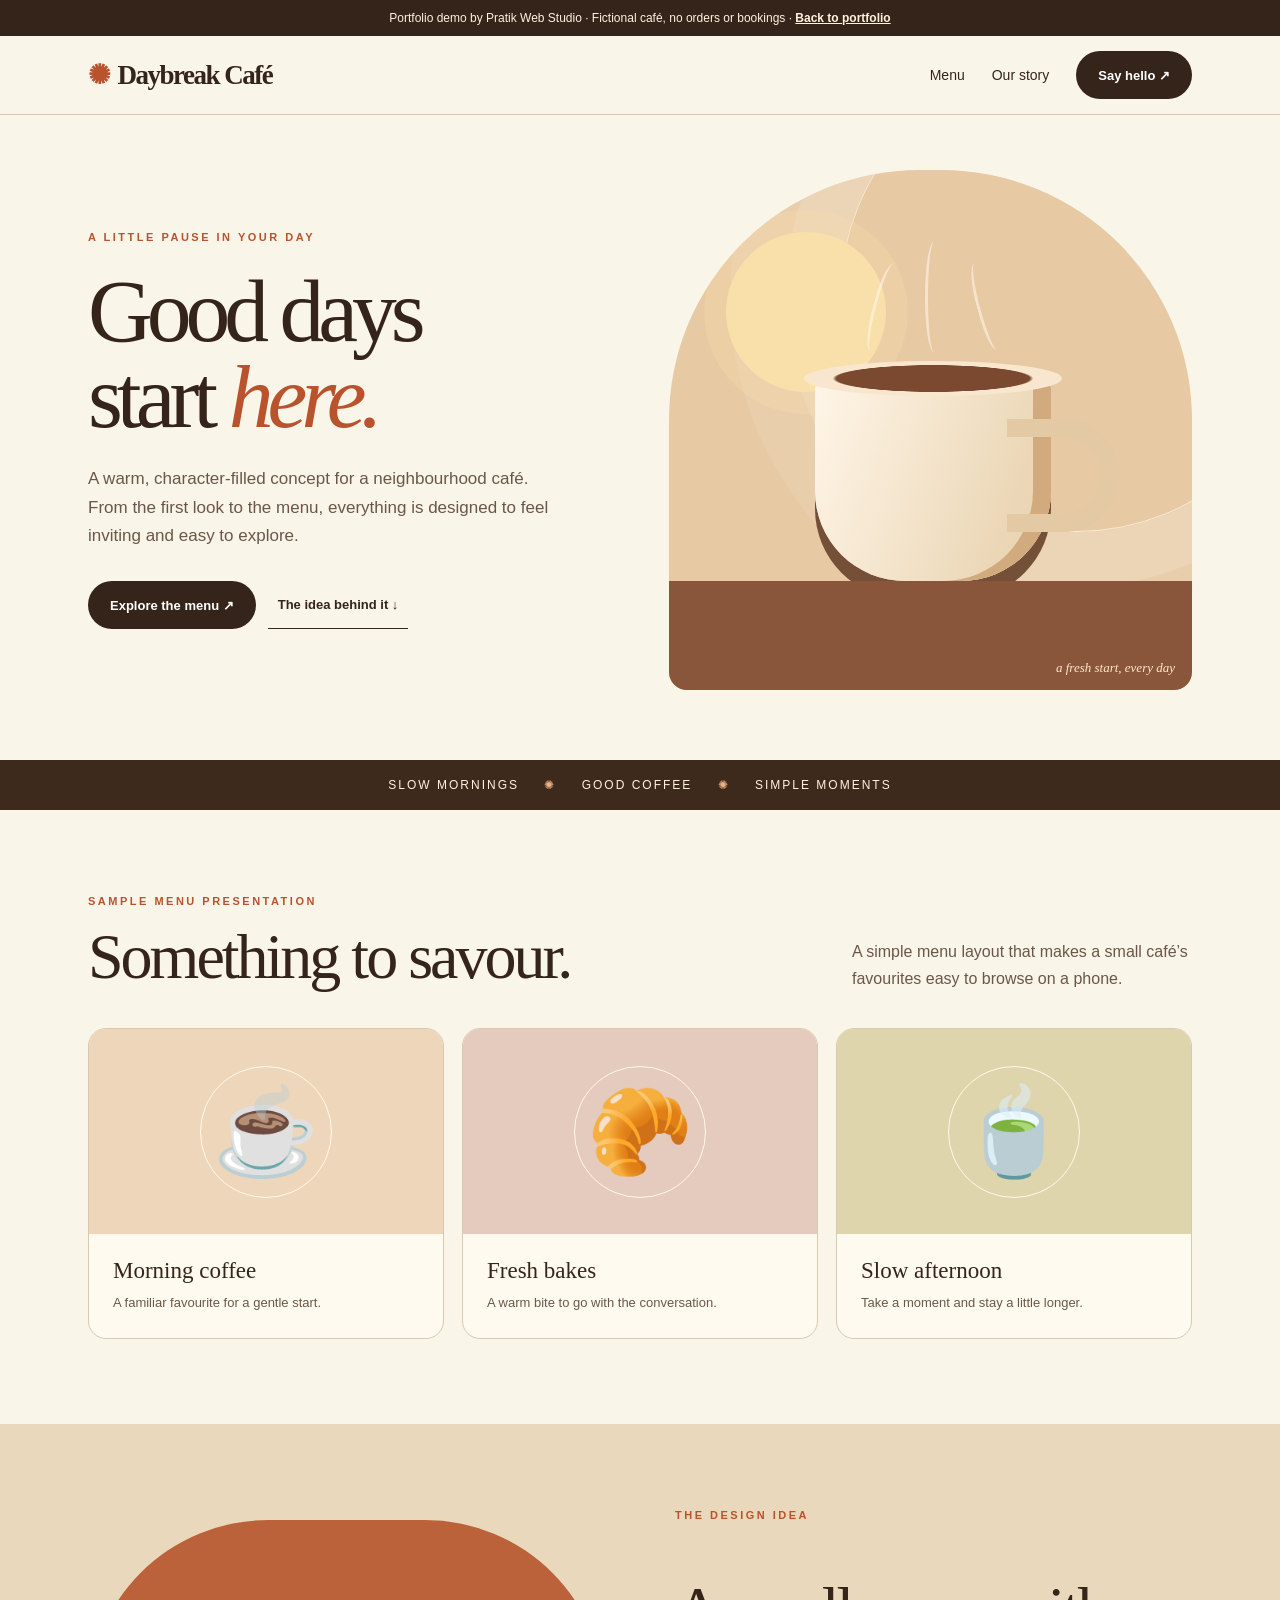
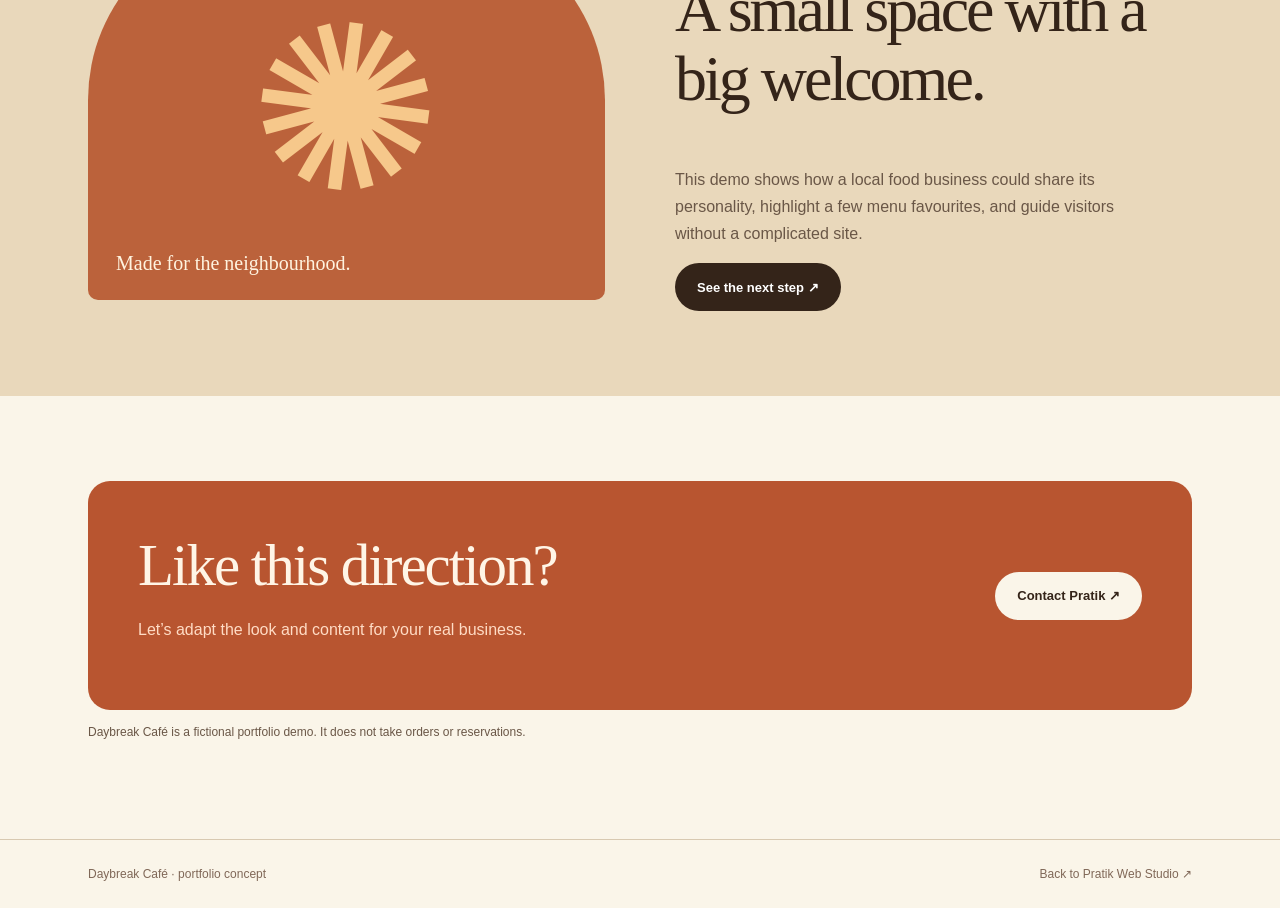
==== projects/cafe/index.html @ 3bbadc85 "Add clinic and cafe portfolio demos without source links" ====
<!doctype html>
<html lang="en"><head><meta charset="utf-8"><meta name="viewport" content="width=device-width,initial-scale=1"><meta name="robots" content="noindex"><title>Daybreak Café — Portfolio Demo</title><meta name="description" content="A café website concept by Pratik Web Studio."><style>
:root{--ink:#342419;--cream:#faf5e9;--rust:#b9532d;--tan:#ebd9bd;--line:#d8c9b1}*{box-sizing:border-box}html{scroll-behavior:smooth}body{margin:0;background:var(--cream);color:var(--ink);font-family:Arial,Helvetica,sans-serif}a{color:inherit;text-decoration:none}a:focus-visible,button:focus-visible{outline:3px solid #cc6735;outline-offset:4px}.wrap{max-width:1160px;margin:auto;padding:0 28px}.demo-banner{background:#342419;color:#fff2df;text-align:center;padding:9px 18px;font-size:12px;line-height:1.5}.demo-banner a{text-decoration:underline;font-weight:700}header{border-bottom:1px solid var(--line);background:#faf5e9ed;position:sticky;top:0;z-index:5;backdrop-filter:blur(10px)}nav{min-height:78px;display:flex;align-items:center;justify-content:space-between;gap:20px}.brand{font-family:Georgia,serif;font-size:27px;font-weight:700;letter-spacing:-1.5px}.brand:before{content:'✺';color:var(--rust);font-family:Arial,sans-serif;margin-right:8px}.navlinks{display:flex;align-items:center;gap:27px;font-size:14px}.navlinks>a:hover{text-decoration:underline}.btn{display:inline-flex;align-items:center;justify-content:center;min-height:48px;padding:13px 22px;border-radius:100px;background:var(--ink);color:white;font-size:13px;font-weight:700}.btn.light{background:var(--cream);color:var(--ink)}.hero{display:grid;grid-template-columns:1fr .95fr;align-items:center;gap:30px;min-height:610px;padding:55px 0 70px}.eyebrow{text-transform:uppercase;letter-spacing:2.5px;font-size:11px;font-weight:800;color:var(--rust)}h1{font-family:Georgia,serif;font-size:clamp(64px,7vw,105px);font-weight:400;line-height:.96;letter-spacing:-6px;margin:25px 0}h1 em{font-weight:400;color:var(--rust)}p{line-height:1.7;color:#6a5747}.hero p{font-size:17px;max-width:470px}.hero-actions{display:flex;gap:12px;flex-wrap:wrap;margin-top:30px}.hero-actions .textlink{min-height:48px;display:inline-flex;align-items:center;padding:10px;font-size:13px;font-weight:700;border-bottom:1px solid var(--ink)}.illustration{position:relative;min-height:520px;background:#e7c9a3;border-radius:48% 48% 18px 18px;overflow:hidden;isolation:isolate}.illustration:before{content:'';position:absolute;width:470px;height:470px;top:-110px;right:-120px;border:1px solid #f8e9d7;border-radius:50%;box-shadow:0 0 0 55px #ffffff20,0 0 0 110px #ffffff17}.sun{position:absolute;top:12%;left:11%;width:160px;height:160px;border-radius:50%;background:#f9e0ab;box-shadow:0 0 0 22px #f7ddab45}.table{position:absolute;bottom:0;left:0;right:0;height:21%;background:#89563b;z-index:2}.cup{position:absolute;z-index:2;bottom:21%;left:28%;width:45%;height:39%;border-radius:12px 12px 90px 90px;background:linear-gradient(110deg,#fff6e8,#e6cfaa);box-shadow:inset -18px 0 0 #d1ab7e,0 18px 0 #745039}.cup:before{content:'';position:absolute;top:-17px;left:-5%;width:110%;height:35px;border-radius:50%;background:radial-gradient(ellipse,#7b4930 0 53%,#f8e7ce 55% 72%,#cfa980 74%)}.cup:after{content:'';position:absolute;top:20%;right:-29%;width:40%;height:38%;border:18px solid #e3c9a4;border-left:0;border-radius:0 60px 60px 0}.steam{position:absolute;bottom:65%;height:90px;width:18px;border-left:3px solid #fff5e999;border-radius:50%;z-index:1}.steam.one{left:39%;transform:rotate(15deg)}.steam.two{left:49%;height:110px}.steam.three{left:59%;transform:rotate(-15deg)}.illustration-label{position:absolute;bottom:14px;right:17px;color:#ffe8c7;z-index:3;font-family:Georgia,serif;font-size:13px;font-style:italic}.marquee{background:#3e2a1d;color:#fff3dc;padding:18px 0;text-align:center;font-size:12px;letter-spacing:2px;text-transform:uppercase}.marquee span{color:#ecb385;margin:0 20px}section{padding:85px 0}.sectionhead{display:flex;align-items:end;justify-content:space-between;gap:30px}.sectionhead h2{font-family:Georgia,serif;font-size:clamp(39px,5vw,65px);font-weight:400;letter-spacing:-3px;line-height:1.1;margin:15px 0 0}.sectionhead p{max-width:340px;margin:0}.menu-grid{display:grid;grid-template-columns:repeat(3,1fr);gap:18px;margin-top:36px}.menu-card{background:#fffaf0;border:1px solid var(--line);border-radius:18px;overflow:hidden}.menu-art{height:205px;display:grid;place-items:center;font-size:85px;background:#edd6ba;color:#764b34;position:relative}.menu-card:nth-child(2) .menu-art{background:#e4cbbd}.menu-card:nth-child(3) .menu-art{background:#dfd5ad}.menu-art:before{content:'';position:absolute;width:130px;height:130px;border:1px solid #fff8e9;border-radius:50%}.menu-art span{position:relative}.menu-info{padding:24px}.menu-info h3{font-family:Georgia,serif;font-size:23px;font-weight:400;margin:0 0 8px}.menu-info p{font-size:13px;margin:0}.story{background:#e9d8bb}.story-grid{display:grid;grid-template-columns:1fr 1fr;gap:70px;align-items:center}.story-art{height:380px;background:#bb623b;border-radius:180px 180px 10px 10px;display:grid;place-items:center;position:relative;overflow:hidden}.story-art:before{content:'✺';font-size:230px;color:#f6c88b;transform:rotate(-15deg)}.story-art span{position:absolute;bottom:25px;left:28px;color:#fff3df;font-family:Georgia,serif;font-size:20px}.story h2{font-family:Georgia,serif;font-weight:400;font-size:clamp(42px,5vw,65px);line-height:1.08;letter-spacing:-3px}.story p{max-width:480px}.cta{background:#b85530;color:#fff5e6;border-radius:22px;padding:50px;display:flex;align-items:center;justify-content:space-between;gap:25px}.cta h2{font-family:Georgia,serif;font-size:clamp(36px,5vw,59px);font-weight:400;letter-spacing:-2px;margin:0}.cta p{color:#ffdcc5}.cta-note{font-size:12px;margin-top:12px}footer{border-top:1px solid var(--line);padding:27px 0;font-size:12px;color:#806858}.foot{display:flex;justify-content:space-between;gap:15px;flex-wrap:wrap}
@media(max-width:760px){.wrap{padding:0 20px}nav{min-height:65px}.brand{font-size:21px}.navlinks>a:not(.btn){display:none}.navlinks .btn{font-size:12px;min-height:43px;padding:10px 13px}.hero{grid-template-columns:1fr;padding:40px 0;gap:26px;min-height:0}h1{font-size:clamp(59px,13vw,80px);letter-spacing:-4px;margin:18px 0}.hero p{font-size:15px}.illustration{min-height:380px;max-width:500px;width:100%;justify-self:center}.sun{width:110px;height:110px}.sectionhead{display:block}.sectionhead p{margin-top:16px}section{padding:55px 0}.menu-grid{grid-template-columns:1fr;gap:13px}.menu-card{display:grid;grid-template-columns:110px 1fr}.menu-art{height:100%;min-height:130px;font-size:47px}.menu-art:before{width:72px;height:72px}.menu-info{padding:20px}.story-grid{grid-template-columns:1fr;gap:25px}.story-art{height:280px;max-width:460px;width:100%}.cta{display:block;padding:30px}.cta .btn{margin-top:10px}}@media(max-width:360px){.brand{font-size:18px}.hero-actions .btn,.hero-actions .textlink{width:100%;justify-content:center}.illustration{min-height:310px}.menu-card{grid-template-columns:90px 1fr}.menu-info{padding:15px}}@media(prefers-reduced-motion:reduce){html{scroll-behavior:auto}}
</style></head><body><div class="demo-banner">Portfolio demo by Pratik Web Studio · Fictional café, no orders or bookings · <a href="../../#work">Back to portfolio</a></div><header><nav class="wrap"><a class="brand" href="#top">Daybreak Café</a><div class="navlinks"><a href="#menu">Menu</a><a href="#story">Our story</a><a class="btn" href="#contact">Say hello ↗</a></div></nav></header><main id="top"><div class="wrap"><div class="hero"><div><div class="eyebrow">A little pause in your day</div><h1>Good days<br>start <em>here.</em></h1><p>A warm, character-filled concept for a neighbourhood café. From the first look to the menu, everything is designed to feel inviting and easy to explore.</p><div class="hero-actions"><a class="btn" href="#menu">Explore the menu ↗</a><a class="textlink" href="#story">The idea behind it ↓</a></div></div><div class="illustration" role="img" aria-label="Illustration of a coffee cup on a table at sunrise"><div class="sun"></div><div class="steam one"></div><div class="steam two"></div><div class="steam three"></div><div class="cup"></div><div class="table"></div><span class="illustration-label">a fresh start, every day</span></div></div></div><div class="marquee">Slow mornings <span>✺</span> Good coffee <span>✺</span> Simple moments</div><section id="menu"><div class="wrap"><div class="sectionhead"><div><div class="eyebrow">Sample menu presentation</div><h2>Something to savour.</h2></div><p>A simple menu layout that makes a small café’s favourites easy to browse on a phone.</p></div><div class="menu-grid"><article class="menu-card"><div class="menu-art" aria-hidden="true"><span>☕</span></div><div class="menu-info"><h3>Morning coffee</h3><p>A familiar favourite for a gentle start.</p></div></article><article class="menu-card"><div class="menu-art" aria-hidden="true"><span>🥐</span></div><div class="menu-info"><h3>Fresh bakes</h3><p>A warm bite to go with the conversation.</p></div></article><article class="menu-card"><div class="menu-art" aria-hidden="true"><span>🍵</span></div><div class="menu-info"><h3>Slow afternoon</h3><p>Take a moment and stay a little longer.</p></div></article></div></div></section><section class="story" id="story"><div class="wrap story-grid"><div class="story-art" aria-hidden="true"><span>Made for the neighbourhood.</span></div><div><div class="eyebrow">The design idea</div><h2>A small space with a big welcome.</h2><p>This demo shows how a local food business could share its personality, highlight a few menu favourites, and guide visitors without a complicated site.</p><a class="btn" href="#contact">See the next step ↗</a></div></div></section><section id="contact"><div class="wrap"><div class="cta"><div><h2>Like this direction?</h2><p>Let’s adapt the look and content for your real business.</p></div><a class="btn light" href="../../#contact">Contact Pratik ↗</a></div><p class="cta-note">Daybreak Café is a fictional portfolio demo. It does not take orders or reservations.</p></div></section></main><footer><div class="wrap foot"><span>Daybreak Café · portfolio concept</span><a href="../../#work">Back to Pratik Web Studio ↗</a></div></footer></body></html>
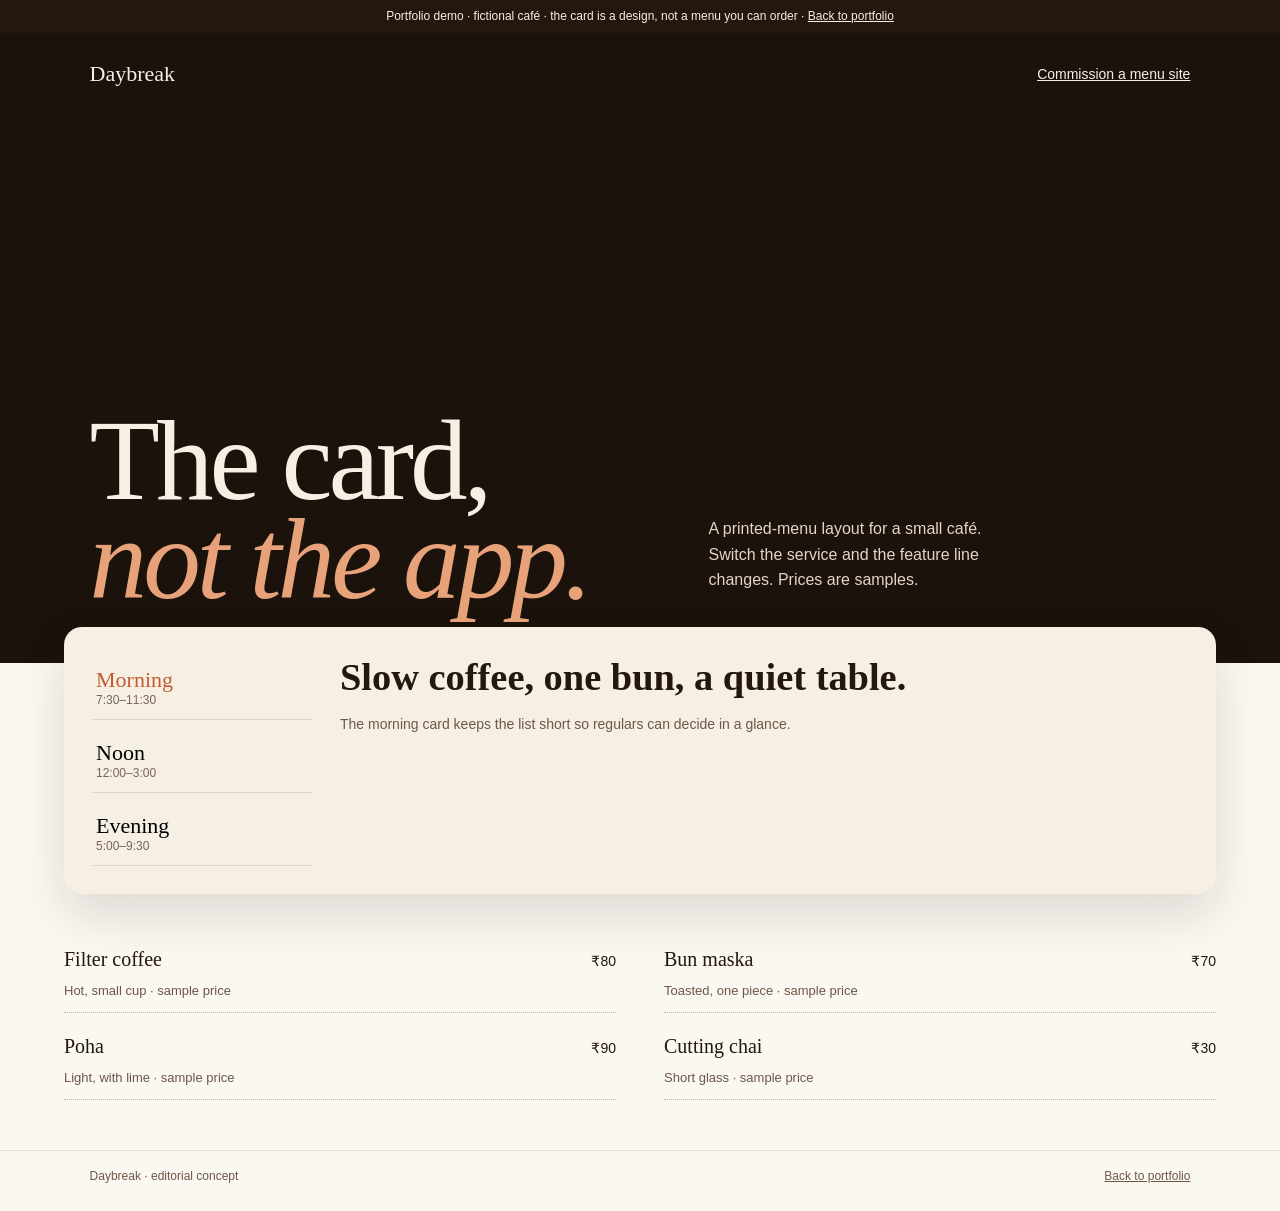
==== commit 2fd950da: "Give each concept demo its own layout and interaction Clinic is a scheduling desk, cafe is an editor" ====
--- a/projects/cafe/index.html
+++ b/projects/cafe/index.html
@@ -1,5 +1,87 @@
 <!doctype html>
-<html lang="en"><head><meta charset="utf-8"><meta name="viewport" content="width=device-width,initial-scale=1"><meta name="robots" content="noindex"><title>Daybreak Café — Portfolio Demo</title><meta name="description" content="A café website concept by Pratik Web Studio."><style>
-:root{--ink:#342419;--cream:#faf5e9;--rust:#b9532d;--tan:#ebd9bd;--line:#d8c9b1}*{box-sizing:border-box}html{scroll-behavior:smooth}body{margin:0;background:var(--cream);color:var(--ink);font-family:Arial,Helvetica,sans-serif}a{color:inherit;text-decoration:none}a:focus-visible,button:focus-visible{outline:3px solid #cc6735;outline-offset:4px}.wrap{max-width:1160px;margin:auto;padding:0 28px}.demo-banner{background:#342419;color:#fff2df;text-align:center;padding:9px 18px;font-size:12px;line-height:1.5}.demo-banner a{text-decoration:underline;font-weight:700}header{border-bottom:1px solid var(--line);background:#faf5e9ed;position:sticky;top:0;z-index:5;backdrop-filter:blur(10px)}nav{min-height:78px;display:flex;align-items:center;justify-content:space-between;gap:20px}.brand{font-family:Georgia,serif;font-size:27px;font-weight:700;letter-spacing:-1.5px}.brand:before{content:'✺';color:var(--rust);font-family:Arial,sans-serif;margin-right:8px}.navlinks{display:flex;align-items:center;gap:27px;font-size:14px}.navlinks>a:hover{text-decoration:underline}.btn{display:inline-flex;align-items:center;justify-content:center;min-height:48px;padding:13px 22px;border-radius:100px;background:var(--ink);color:white;font-size:13px;font-weight:700}.btn.light{background:var(--cream);color:var(--ink)}.hero{display:grid;grid-template-columns:1fr .95fr;align-items:center;gap:30px;min-height:610px;padding:55px 0 70px}.eyebrow{text-transform:uppercase;letter-spacing:2.5px;font-size:11px;font-weight:800;color:var(--rust)}h1{font-family:Georgia,serif;font-size:clamp(64px,7vw,105px);font-weight:400;line-height:.96;letter-spacing:-6px;margin:25px 0}h1 em{font-weight:400;color:var(--rust)}p{line-height:1.7;color:#6a5747}.hero p{font-size:17px;max-width:470px}.hero-actions{display:flex;gap:12px;flex-wrap:wrap;margin-top:30px}.hero-actions .textlink{min-height:48px;display:inline-flex;align-items:center;padding:10px;font-size:13px;font-weight:700;border-bottom:1px solid var(--ink)}.illustration{position:relative;min-height:520px;background:#e7c9a3;border-radius:48% 48% 18px 18px;overflow:hidden;isolation:isolate}.illustration:before{content:'';position:absolute;width:470px;height:470px;top:-110px;right:-120px;border:1px solid #f8e9d7;border-radius:50%;box-shadow:0 0 0 55px #ffffff20,0 0 0 110px #ffffff17}.sun{position:absolute;top:12%;left:11%;width:160px;height:160px;border-radius:50%;background:#f9e0ab;box-shadow:0 0 0 22px #f7ddab45}.table{position:absolute;bottom:0;left:0;right:0;height:21%;background:#89563b;z-index:2}.cup{position:absolute;z-index:2;bottom:21%;left:28%;width:45%;height:39%;border-radius:12px 12px 90px 90px;background:linear-gradient(110deg,#fff6e8,#e6cfaa);box-shadow:inset -18px 0 0 #d1ab7e,0 18px 0 #745039}.cup:before{content:'';position:absolute;top:-17px;left:-5%;width:110%;height:35px;border-radius:50%;background:radial-gradient(ellipse,#7b4930 0 53%,#f8e7ce 55% 72%,#cfa980 74%)}.cup:after{content:'';position:absolute;top:20%;right:-29%;width:40%;height:38%;border:18px solid #e3c9a4;border-left:0;border-radius:0 60px 60px 0}.steam{position:absolute;bottom:65%;height:90px;width:18px;border-left:3px solid #fff5e999;border-radius:50%;z-index:1}.steam.one{left:39%;transform:rotate(15deg)}.steam.two{left:49%;height:110px}.steam.three{left:59%;transform:rotate(-15deg)}.illustration-label{position:absolute;bottom:14px;right:17px;color:#ffe8c7;z-index:3;font-family:Georgia,serif;font-size:13px;font-style:italic}.marquee{background:#3e2a1d;color:#fff3dc;padding:18px 0;text-align:center;font-size:12px;letter-spacing:2px;text-transform:uppercase}.marquee span{color:#ecb385;margin:0 20px}section{padding:85px 0}.sectionhead{display:flex;align-items:end;justify-content:space-between;gap:30px}.sectionhead h2{font-family:Georgia,serif;font-size:clamp(39px,5vw,65px);font-weight:400;letter-spacing:-3px;line-height:1.1;margin:15px 0 0}.sectionhead p{max-width:340px;margin:0}.menu-grid{display:grid;grid-template-columns:repeat(3,1fr);gap:18px;margin-top:36px}.menu-card{background:#fffaf0;border:1px solid var(--line);border-radius:18px;overflow:hidden}.menu-art{height:205px;display:grid;place-items:center;font-size:85px;background:#edd6ba;color:#764b34;position:relative}.menu-card:nth-child(2) .menu-art{background:#e4cbbd}.menu-card:nth-child(3) .menu-art{background:#dfd5ad}.menu-art:before{content:'';position:absolute;width:130px;height:130px;border:1px solid #fff8e9;border-radius:50%}.menu-art span{position:relative}.menu-info{padding:24px}.menu-info h3{font-family:Georgia,serif;font-size:23px;font-weight:400;margin:0 0 8px}.menu-info p{font-size:13px;margin:0}.story{background:#e9d8bb}.story-grid{display:grid;grid-template-columns:1fr 1fr;gap:70px;align-items:center}.story-art{height:380px;background:#bb623b;border-radius:180px 180px 10px 10px;display:grid;place-items:center;position:relative;overflow:hidden}.story-art:before{content:'✺';font-size:230px;color:#f6c88b;transform:rotate(-15deg)}.story-art span{position:absolute;bottom:25px;left:28px;color:#fff3df;font-family:Georgia,serif;font-size:20px}.story h2{font-family:Georgia,serif;font-weight:400;font-size:clamp(42px,5vw,65px);line-height:1.08;letter-spacing:-3px}.story p{max-width:480px}.cta{background:#b85530;color:#fff5e6;border-radius:22px;padding:50px;display:flex;align-items:center;justify-content:space-between;gap:25px}.cta h2{font-family:Georgia,serif;font-size:clamp(36px,5vw,59px);font-weight:400;letter-spacing:-2px;margin:0}.cta p{color:#ffdcc5}.cta-note{font-size:12px;margin-top:12px}footer{border-top:1px solid var(--line);padding:27px 0;font-size:12px;color:#806858}.foot{display:flex;justify-content:space-between;gap:15px;flex-wrap:wrap}
-@media(max-width:760px){.wrap{padding:0 20px}nav{min-height:65px}.brand{font-size:21px}.navlinks>a:not(.btn){display:none}.navlinks .btn{font-size:12px;min-height:43px;padding:10px 13px}.hero{grid-template-columns:1fr;padding:40px 0;gap:26px;min-height:0}h1{font-size:clamp(59px,13vw,80px);letter-spacing:-4px;margin:18px 0}.hero p{font-size:15px}.illustration{min-height:380px;max-width:500px;width:100%;justify-self:center}.sun{width:110px;height:110px}.sectionhead{display:block}.sectionhead p{margin-top:16px}section{padding:55px 0}.menu-grid{grid-template-columns:1fr;gap:13px}.menu-card{display:grid;grid-template-columns:110px 1fr}.menu-art{height:100%;min-height:130px;font-size:47px}.menu-art:before{width:72px;height:72px}.menu-info{padding:20px}.story-grid{grid-template-columns:1fr;gap:25px}.story-art{height:280px;max-width:460px;width:100%}.cta{display:block;padding:30px}.cta .btn{margin-top:10px}}@media(max-width:360px){.brand{font-size:18px}.hero-actions .btn,.hero-actions .textlink{width:100%;justify-content:center}.illustration{min-height:310px}.menu-card{grid-template-columns:90px 1fr}.menu-info{padding:15px}}@media(prefers-reduced-motion:reduce){html{scroll-behavior:auto}}
-</style></head><body><div class="demo-banner">Portfolio demo by Pratik Web Studio · Fictional café, no orders or bookings · <a href="../../#work">Back to portfolio</a></div><header><nav class="wrap"><a class="brand" href="#top">Daybreak Café</a><div class="navlinks"><a href="#menu">Menu</a><a href="#story">Our story</a><a class="btn" href="#contact">Say hello ↗</a></div></nav></header><main id="top"><div class="wrap"><div class="hero"><div><div class="eyebrow">A little pause in your day</div><h1>Good days<br>start <em>here.</em></h1><p>A warm, character-filled concept for a neighbourhood café. From the first look to the menu, everything is designed to feel inviting and easy to explore.</p><div class="hero-actions"><a class="btn" href="#menu">Explore the menu ↗</a><a class="textlink" href="#story">The idea behind it ↓</a></div></div><div class="illustration" role="img" aria-label="Illustration of a coffee cup on a table at sunrise"><div class="sun"></div><div class="steam one"></div><div class="steam two"></div><div class="steam three"></div><div class="cup"></div><div class="table"></div><span class="illustration-label">a fresh start, every day</span></div></div></div><div class="marquee">Slow mornings <span>✺</span> Good coffee <span>✺</span> Simple moments</div><section id="menu"><div class="wrap"><div class="sectionhead"><div><div class="eyebrow">Sample menu presentation</div><h2>Something to savour.</h2></div><p>A simple menu layout that makes a small café’s favourites easy to browse on a phone.</p></div><div class="menu-grid"><article class="menu-card"><div class="menu-art" aria-hidden="true"><span>☕</span></div><div class="menu-info"><h3>Morning coffee</h3><p>A familiar favourite for a gentle start.</p></div></article><article class="menu-card"><div class="menu-art" aria-hidden="true"><span>🥐</span></div><div class="menu-info"><h3>Fresh bakes</h3><p>A warm bite to go with the conversation.</p></div></article><article class="menu-card"><div class="menu-art" aria-hidden="true"><span>🍵</span></div><div class="menu-info"><h3>Slow afternoon</h3><p>Take a moment and stay a little longer.</p></div></article></div></div></section><section class="story" id="story"><div class="wrap story-grid"><div class="story-art" aria-hidden="true"><span>Made for the neighbourhood.</span></div><div><div class="eyebrow">The design idea</div><h2>A small space with a big welcome.</h2><p>This demo shows how a local food business could share its personality, highlight a few menu favourites, and guide visitors without a complicated site.</p><a class="btn" href="#contact">See the next step ↗</a></div></div></section><section id="contact"><div class="wrap"><div class="cta"><div><h2>Like this direction?</h2><p>Let’s adapt the look and content for your real business.</p></div><a class="btn light" href="../../#contact">Contact Pratik ↗</a></div><p class="cta-note">Daybreak Café is a fictional portfolio demo. It does not take orders or reservations.</p></div></section></main><footer><div class="wrap foot"><span>Daybreak Café · portfolio concept</span><a href="../../#work">Back to Pratik Web Studio ↗</a></div></footer></body></html>+<html lang="en">
+<head>
+<meta charset="utf-8">
+<meta name="viewport" content="width=device-width,initial-scale=1">
+<meta name="robots" content="noindex">
+<title>Daybreak Card — Portfolio Demo</title>
+<meta name="description" content="An editorial café menu concept by Pratik Web Studio. Fictional, nothing is served.">
+<style>
+:root{--ink:#24170f;--rust:#c45b32;--cream:#f6efe4;--paper:#fbf7f1}
+*{box-sizing:border-box}
+body{margin:0;background:var(--paper);color:var(--ink);font-family:Georgia,serif}
+a{color:inherit}
+button{font:inherit;cursor:pointer}
+a:focus-visible,button:focus-visible{outline:3px solid #e0a15a;outline-offset:3px}
+.demo{background:#24170f;color:#f6efe4;text-align:center;padding:8px 14px;font:12px/1.4 Arial,sans-serif}
+.hero{min-height:70vh;background:#1b120c;color:#f8efe4;display:grid;grid-template-columns:1.1fr .9fr;gap:30px;align-items:end;padding:28px 7vw 54px}
+.hero nav{grid-column:1/-1;display:flex;justify-content:space-between;align-items:center;font:14px Arial,sans-serif;align-self:start}
+.mark{font-family:Georgia,serif;font-size:22px}
+h1{font-weight:400;font-size:clamp(64px,9vw,120px);line-height:.86;letter-spacing:-4px;margin:0}
+h1 em{font-style:italic;color:#e7a27a}
+.hero p{font:16px/1.6 Arial,sans-serif;color:#e6d5c4;max-width:34ch}
+.sheet{margin:-36px 5vw 40px;background:var(--cream);border-radius:18px;padding:28px;display:grid;grid-template-columns:220px 1fr;gap:28px;box-shadow:0 20px 50px #24170f22}
+.times{display:flex;flex-direction:column;gap:8px}
+.times button{text-align:left;border:0;background:transparent;border-bottom:1px solid #e4d5c3;padding:12px 4px;font-family:Georgia,serif;font-size:22px}
+.times button.on{color:var(--rust)}
+.times small{display:block;font:12px Arial,sans-serif;color:#7a6556}
+.feature{font-size:clamp(28px,3vw,40px);line-height:1.15;margin:0 0 8px}
+.sub{font:14px/1.6 Arial,sans-serif;color:#6d5848}
+.menu{margin:8px 5vw 50px;display:grid;grid-template-columns:1fr 1fr;gap:8px 48px}
+.item{display:grid;grid-template-columns:1fr auto;gap:12px;align-items:baseline;border-bottom:1px dotted #c9b39a;padding:14px 0}
+.item b{font-weight:500;font-size:20px}
+.item span{font:13px Arial,sans-serif;color:#6d5848;grid-column:1}
+.item i{font-style:normal;font:14px Arial,sans-serif}
+.foot{display:flex;justify-content:space-between;gap:12px;flex-wrap:wrap;padding:18px 7vw 28px;border-top:1px solid #eadfd0;font:12px Arial,sans-serif;color:#6d5848}
+@media(max-width:800px){
+  .hero,.sheet,.menu{grid-template-columns:1fr}
+  .hero{min-height:0;padding:20px 20px 48px}
+  h1{font-size:64px;letter-spacing:-2px}
+  .sheet,.menu{margin-left:16px;margin-right:16px}
+}
+</style>
+</head>
+<body>
+<div class="demo">Portfolio demo · fictional café · the card is a design, not a menu you can order · <a href="../../#work">Back to portfolio</a></div>
+<header class="hero">
+  <nav><span class="mark">Daybreak</span><a href="../../#contact">Commission a menu site</a></nav>
+  <h1>The card,<br><em>not the app.</em></h1>
+  <p>A printed-menu layout for a small café. Switch the service and the feature line changes. Prices are samples.</p>
+</header>
+<section class="sheet">
+  <div class="times" id="times"></div>
+  <div>
+    <h2 class="feature" id="feature"></h2>
+    <p class="sub" id="blurb"></p>
+  </div>
+</section>
+<section class="menu" id="menu"></section>
+<footer class="foot"><span>Daybreak · editorial concept</span><a href="../../#work">Back to portfolio</a></footer>
+<script>
+const services = [
+  { id:"morning", name:"Morning", hours:"7:30–11:30", line:"Slow coffee, one bun, a quiet table.", note:"The morning card keeps the list short so regulars can decide in a glance." },
+  { id:"noon", name:"Noon", hours:"12:00–3:00", line:"A plate, a cool drink, twenty minutes.", note:"Noon is treated as a lunch card, not a second breakfast menu." },
+  { id:"evening", name:"Evening", hours:"5:00–9:30", line:"Lights down. The sweet things stay.", note:"Evening drops the rush items and keeps desserts and chai on the card." }
+];
+const menus = {
+  morning:[["Filter coffee","Hot, small cup","80"],["Bun maska","Toasted, one piece","70"],["Poha","Light, with lime","90"],["Cutting chai","Short glass","30"]],
+  noon:[["Veg grill","House plate","220"],["Lime soda","Sweet or salted","70"],["Keema puff","One piece","80"],["Buttermilk","Salted","50"]],
+  evening:[["Brownie","Warm, small","140"],["Masala chai","Full cup","40"],["Cold coffee","No ice cream","120"],["Garlic toast","Two slices","90"]]
+};
+let current = "morning";
+function render(){
+  const svc = services.find(s => s.id === current);
+  document.getElementById("times").innerHTML = services.map(s =>
+    `<button type="button" class="${s.id===current?"on":""}" data-id="${s.id}" aria-pressed="${s.id===current}">${s.name}<small>${s.hours}</small></button>`
+  ).join("");
+  document.getElementById("feature").textContent = svc.line;
+  document.getElementById("blurb").textContent = svc.note;
+  document.getElementById("menu").innerHTML = menus[current].map(row =>
+    `<article class="item"><b>${row[0]}</b><i>₹${row[2]}</i><span>${row[1]} · sample price</span></article>`
+  ).join("");
+  document.querySelectorAll("#times button").forEach(btn => btn.onclick = () => { current = btn.dataset.id; render(); });
+}
+render();
+</script>
+</body>
+</html>
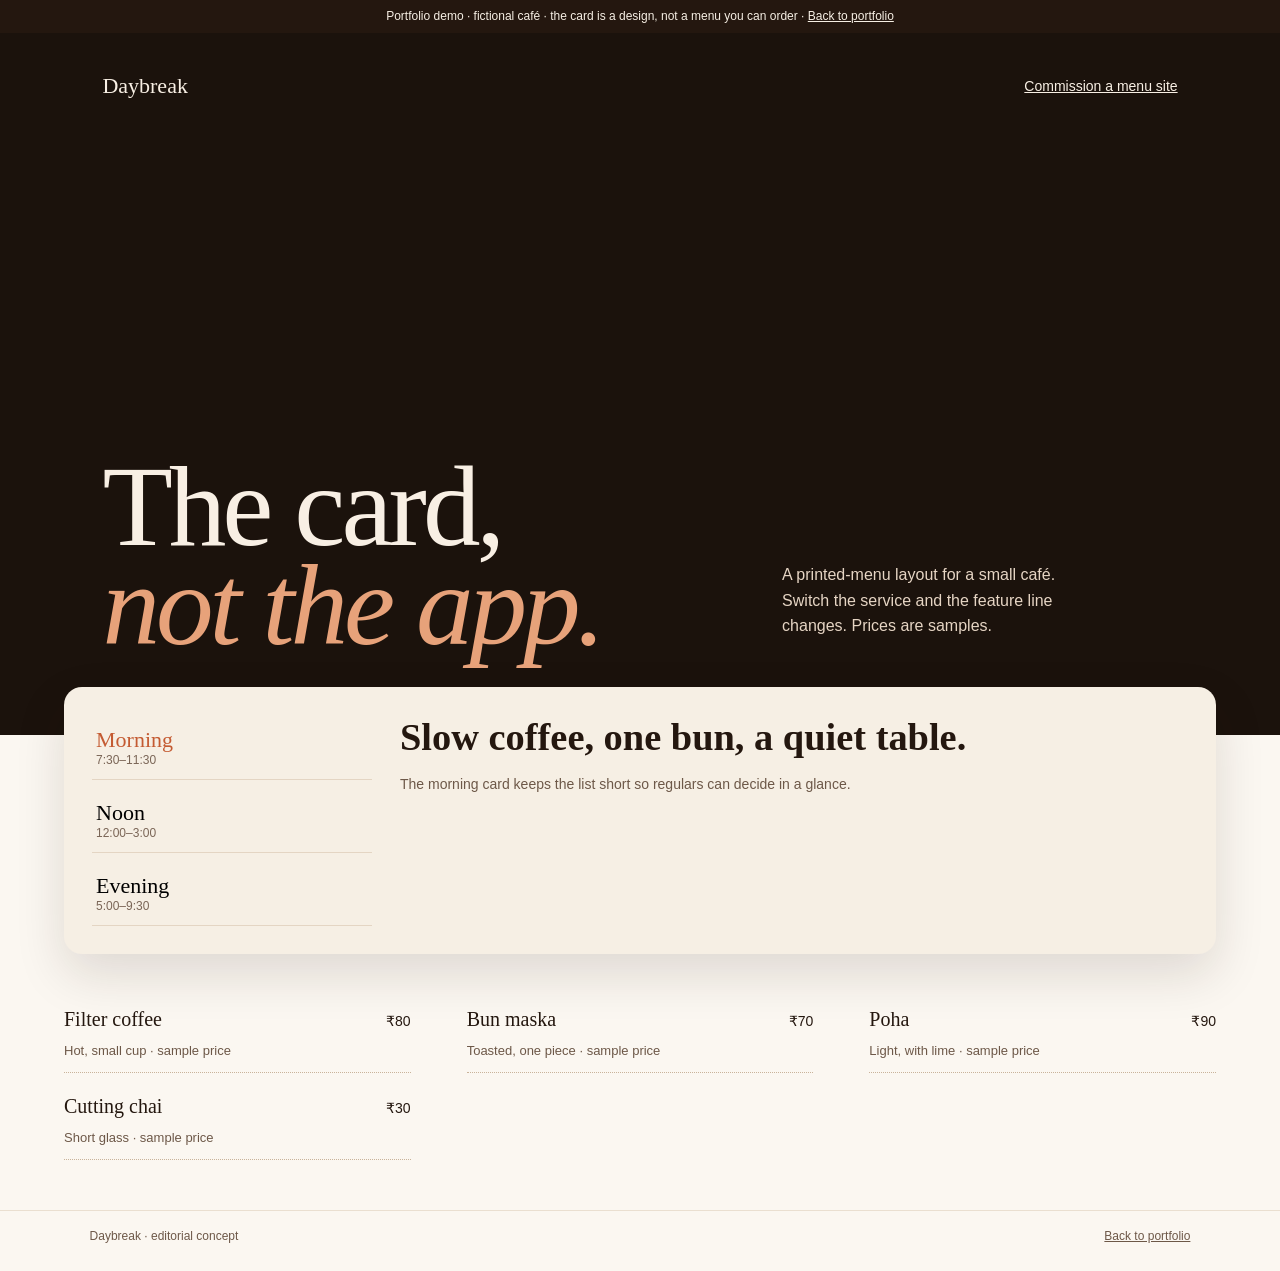
==== commit fbb328ce: "Use a wider desktop layout for the studio site and concept demos On screens 1100px and up, the homep" ====
--- a/projects/cafe/index.html
+++ b/projects/cafe/index.html
@@ -38,6 +38,11 @@
   .hero{min-height:0;padding:20px 20px 48px}
   h1{font-size:64px;letter-spacing:-2px}
   .sheet,.menu{margin-left:16px;margin-right:16px}
+}
+@media(min-width:1100px){
+  .hero{min-height:78vh;grid-template-columns:1.15fr .7fr;padding:40px 8vw 80px}
+  .sheet{grid-template-columns:280px 1fr;margin-top:-48px}
+  .menu{grid-template-columns:1fr 1fr 1fr;column-gap:56px}
 }
 </style>
 </head>
